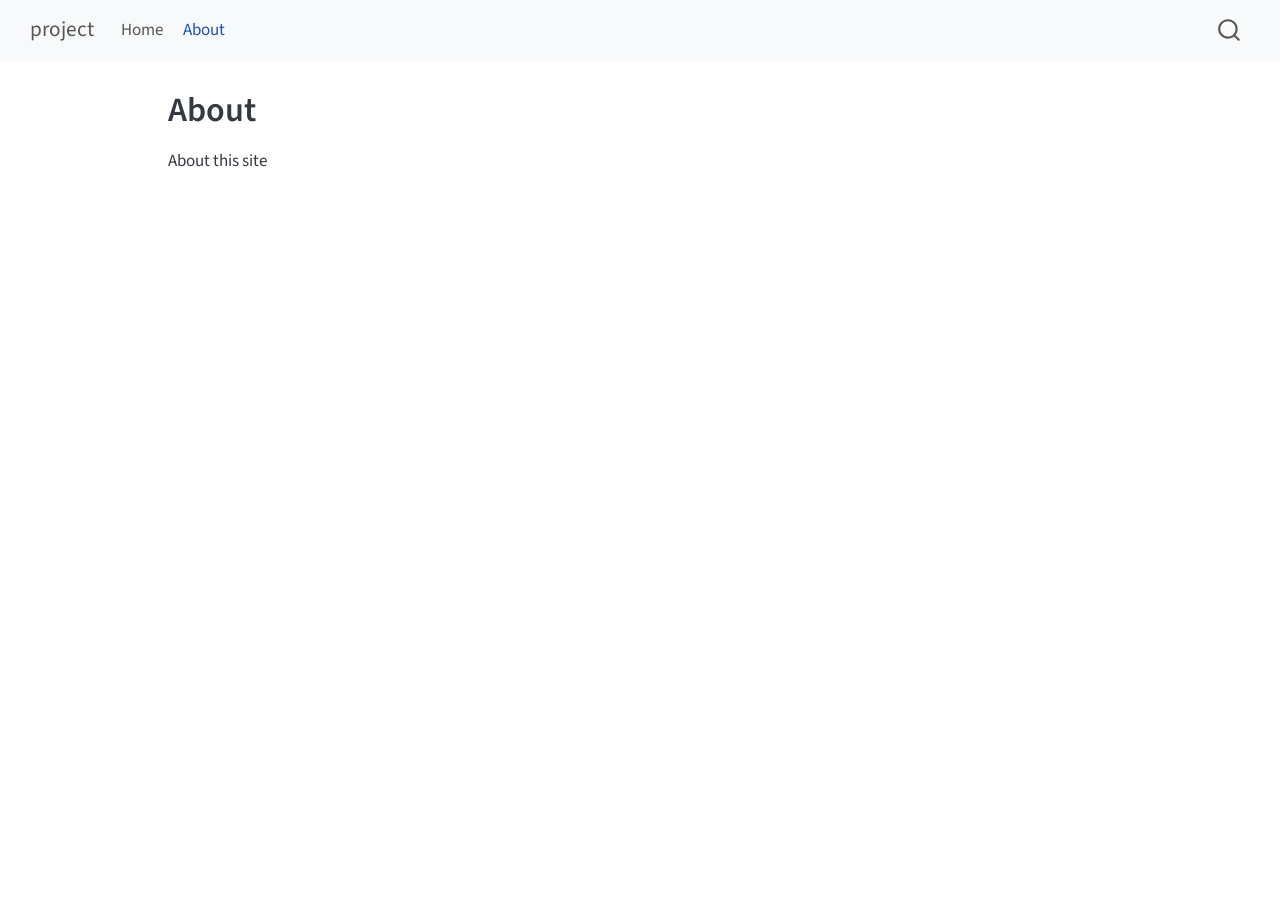
==== docs/about.html @ 0a2a4d00 "initial commit" ====
<!DOCTYPE html>
<html xmlns="http://www.w3.org/1999/xhtml" lang="en" xml:lang="en"><head>

<meta charset="utf-8">
<meta name="generator" content="quarto-1.8.27">

<meta name="viewport" content="width=device-width, initial-scale=1.0, user-scalable=yes">


<title>About – project</title>
<style>
code{white-space: pre-wrap;}
span.smallcaps{font-variant: small-caps;}
div.columns{display: flex; gap: min(4vw, 1.5em);}
div.column{flex: auto; overflow-x: auto;}
div.hanging-indent{margin-left: 1.5em; text-indent: -1.5em;}
ul.task-list{list-style: none;}
ul.task-list li input[type="checkbox"] {
  width: 0.8em;
  margin: 0 0.8em 0.2em -1em; /* quarto-specific, see https://github.com/quarto-dev/quarto-cli/issues/4556 */ 
  vertical-align: middle;
}
</style>


<script src="site_libs/quarto-nav/quarto-nav.js"></script>
<script src="site_libs/quarto-nav/headroom.min.js"></script>
<script src="site_libs/clipboard/clipboard.min.js"></script>
<script src="site_libs/quarto-search/autocomplete.umd.js"></script>
<script src="site_libs/quarto-search/fuse.min.js"></script>
<script src="site_libs/quarto-search/quarto-search.js"></script>
<meta name="quarto:offset" content="./">
<script src="site_libs/quarto-html/quarto.js" type="module"></script>
<script src="site_libs/quarto-html/tabsets/tabsets.js" type="module"></script>
<script src="site_libs/quarto-html/axe/axe-check.js" type="module"></script>
<script src="site_libs/quarto-html/popper.min.js"></script>
<script src="site_libs/quarto-html/tippy.umd.min.js"></script>
<script src="site_libs/quarto-html/anchor.min.js"></script>
<link href="site_libs/quarto-html/tippy.css" rel="stylesheet">
<link href="site_libs/quarto-html/quarto-syntax-highlighting-ed96de9b727972fe78a7b5d16c58bf87.css" rel="stylesheet" id="quarto-text-highlighting-styles">
<script src="site_libs/bootstrap/bootstrap.min.js"></script>
<link href="site_libs/bootstrap/bootstrap-icons.css" rel="stylesheet">
<link href="site_libs/bootstrap/bootstrap-c82218b12ac0f327fa8bd7d074ce2147.min.css" rel="stylesheet" append-hash="true" id="quarto-bootstrap" data-mode="light">
<script id="quarto-search-options" type="application/json">{
  "location": "navbar",
  "copy-button": false,
  "collapse-after": 3,
  "panel-placement": "end",
  "type": "overlay",
  "limit": 50,
  "keyboard-shortcut": [
    "f",
    "/",
    "s"
  ],
  "show-item-context": false,
  "language": {
    "search-no-results-text": "No results",
    "search-matching-documents-text": "matching documents",
    "search-copy-link-title": "Copy link to search",
    "search-hide-matches-text": "Hide additional matches",
    "search-more-match-text": "more match in this document",
    "search-more-matches-text": "more matches in this document",
    "search-clear-button-title": "Clear",
    "search-text-placeholder": "",
    "search-detached-cancel-button-title": "Cancel",
    "search-submit-button-title": "Submit",
    "search-label": "Search"
  }
}</script>


<link rel="stylesheet" href="styles.css">
</head>

<body class="nav-fixed quarto-light">

<div id="quarto-search-results"></div>
  <header id="quarto-header" class="headroom fixed-top">
    <nav class="navbar navbar-expand-lg " data-bs-theme="dark">
      <div class="navbar-container container-fluid">
      <div class="navbar-brand-container mx-auto">
    <a class="navbar-brand" href="./index.html">
    <span class="navbar-title">project</span>
    </a>
  </div>
            <div id="quarto-search" class="" title="Search"></div>
          <button class="navbar-toggler" type="button" data-bs-toggle="collapse" data-bs-target="#navbarCollapse" aria-controls="navbarCollapse" role="menu" aria-expanded="false" aria-label="Toggle navigation" onclick="if (window.quartoToggleHeadroom) { window.quartoToggleHeadroom(); }">
  <span class="navbar-toggler-icon"></span>
</button>
          <div class="collapse navbar-collapse" id="navbarCollapse">
            <ul class="navbar-nav navbar-nav-scroll me-auto">
  <li class="nav-item">
    <a class="nav-link" href="./index.html"> 
<span class="menu-text">Home</span></a>
  </li>  
  <li class="nav-item">
    <a class="nav-link active" href="./about.html" aria-current="page"> 
<span class="menu-text">About</span></a>
  </li>  
</ul>
          </div> <!-- /navcollapse -->
            <div class="quarto-navbar-tools">
</div>
      </div> <!-- /container-fluid -->
    </nav>
</header>
<!-- content -->
<div id="quarto-content" class="quarto-container page-columns page-rows-contents page-layout-article page-navbar">
<!-- sidebar -->
<!-- margin-sidebar -->
    <div id="quarto-margin-sidebar" class="sidebar margin-sidebar zindex-bottom">
        
    </div>
<!-- main -->
<main class="content" id="quarto-document-content">

<header id="title-block-header" class="quarto-title-block default">
<div class="quarto-title">
<h1 class="title">About</h1>
</div>



<div class="quarto-title-meta">

    
  
    
  </div>
  


</header>


<p>About this site</p>



</main> <!-- /main -->
<script id="quarto-html-after-body" type="application/javascript">
  window.document.addEventListener("DOMContentLoaded", function (event) {
    const icon = "";
    const anchorJS = new window.AnchorJS();
    anchorJS.options = {
      placement: 'right',
      icon: icon
    };
    anchorJS.add('.anchored');
    const isCodeAnnotation = (el) => {
      for (const clz of el.classList) {
        if (clz.startsWith('code-annotation-')) {                     
          return true;
        }
      }
      return false;
    }
    const onCopySuccess = function(e) {
      // button target
      const button = e.trigger;
      // don't keep focus
      button.blur();
      // flash "checked"
      button.classList.add('code-copy-button-checked');
      var currentTitle = button.getAttribute("title");
      button.setAttribute("title", "Copied!");
      let tooltip;
      if (window.bootstrap) {
        button.setAttribute("data-bs-toggle", "tooltip");
        button.setAttribute("data-bs-placement", "left");
        button.setAttribute("data-bs-title", "Copied!");
        tooltip = new bootstrap.Tooltip(button, 
          { trigger: "manual", 
            customClass: "code-copy-button-tooltip",
            offset: [0, -8]});
        tooltip.show();    
      }
      setTimeout(function() {
        if (tooltip) {
          tooltip.hide();
          button.removeAttribute("data-bs-title");
          button.removeAttribute("data-bs-toggle");
          button.removeAttribute("data-bs-placement");
        }
        button.setAttribute("title", currentTitle);
        button.classList.remove('code-copy-button-checked');
      }, 1000);
      // clear code selection
      e.clearSelection();
    }
    const getTextToCopy = function(trigger) {
      const outerScaffold = trigger.parentElement.cloneNode(true);
      const codeEl = outerScaffold.querySelector('code');
      for (const childEl of codeEl.children) {
        if (isCodeAnnotation(childEl)) {
          childEl.remove();
        }
      }
      return codeEl.innerText;
    }
    const clipboard = new window.ClipboardJS('.code-copy-button:not([data-in-quarto-modal])', {
      text: getTextToCopy
    });
    clipboard.on('success', onCopySuccess);
    if (window.document.getElementById('quarto-embedded-source-code-modal')) {
      const clipboardModal = new window.ClipboardJS('.code-copy-button[data-in-quarto-modal]', {
        text: getTextToCopy,
        container: window.document.getElementById('quarto-embedded-source-code-modal')
      });
      clipboardModal.on('success', onCopySuccess);
    }
      var localhostRegex = new RegExp(/^(?:http|https):\/\/localhost\:?[0-9]*\//);
      var mailtoRegex = new RegExp(/^mailto:/);
        var filterRegex = new RegExp('/' + window.location.host + '/');
      var isInternal = (href) => {
          return filterRegex.test(href) || localhostRegex.test(href) || mailtoRegex.test(href);
      }
      // Inspect non-navigation links and adorn them if external
     var links = window.document.querySelectorAll('a[href]:not(.nav-link):not(.navbar-brand):not(.toc-action):not(.sidebar-link):not(.sidebar-item-toggle):not(.pagination-link):not(.no-external):not([aria-hidden]):not(.dropdown-item):not(.quarto-navigation-tool):not(.about-link)');
      for (var i=0; i<links.length; i++) {
        const link = links[i];
        if (!isInternal(link.href)) {
          // undo the damage that might have been done by quarto-nav.js in the case of
          // links that we want to consider external
          if (link.dataset.originalHref !== undefined) {
            link.href = link.dataset.originalHref;
          }
        }
      }
    function tippyHover(el, contentFn, onTriggerFn, onUntriggerFn) {
      const config = {
        allowHTML: true,
        maxWidth: 500,
        delay: 100,
        arrow: false,
        appendTo: function(el) {
            return el.parentElement;
        },
        interactive: true,
        interactiveBorder: 10,
        theme: 'quarto',
        placement: 'bottom-start',
      };
      if (contentFn) {
        config.content = contentFn;
      }
      if (onTriggerFn) {
        config.onTrigger = onTriggerFn;
      }
      if (onUntriggerFn) {
        config.onUntrigger = onUntriggerFn;
      }
      window.tippy(el, config); 
    }
    const noterefs = window.document.querySelectorAll('a[role="doc-noteref"]');
    for (var i=0; i<noterefs.length; i++) {
      const ref = noterefs[i];
      tippyHover(ref, function() {
        // use id or data attribute instead here
        let href = ref.getAttribute('data-footnote-href') || ref.getAttribute('href');
        try { href = new URL(href).hash; } catch {}
        const id = href.replace(/^#\/?/, "");
        const note = window.document.getElementById(id);
        if (note) {
          return note.innerHTML;
        } else {
          return "";
        }
      });
    }
    const xrefs = window.document.querySelectorAll('a.quarto-xref');
    const processXRef = (id, note) => {
      // Strip column container classes
      const stripColumnClz = (el) => {
        el.classList.remove("page-full", "page-columns");
        if (el.children) {
          for (const child of el.children) {
            stripColumnClz(child);
          }
        }
      }
      stripColumnClz(note)
      if (id === null || id.startsWith('sec-')) {
        // Special case sections, only their first couple elements
        const container = document.createElement("div");
        if (note.children && note.children.length > 2) {
          container.appendChild(note.children[0].cloneNode(true));
          for (let i = 1; i < note.children.length; i++) {
            const child = note.children[i];
            if (child.tagName === "P" && child.innerText === "") {
              continue;
            } else {
              container.appendChild(child.cloneNode(true));
              break;
            }
          }
          if (window.Quarto?.typesetMath) {
            window.Quarto.typesetMath(container);
          }
          return container.innerHTML
        } else {
          if (window.Quarto?.typesetMath) {
            window.Quarto.typesetMath(note);
          }
          return note.innerHTML;
        }
      } else {
        // Remove any anchor links if they are present
        const anchorLink = note.querySelector('a.anchorjs-link');
        if (anchorLink) {
          anchorLink.remove();
        }
        if (window.Quarto?.typesetMath) {
          window.Quarto.typesetMath(note);
        }
        if (note.classList.contains("callout")) {
          return note.outerHTML;
        } else {
          return note.innerHTML;
        }
      }
    }
    for (var i=0; i<xrefs.length; i++) {
      const xref = xrefs[i];
      tippyHover(xref, undefined, function(instance) {
        instance.disable();
        let url = xref.getAttribute('href');
        let hash = undefined; 
        if (url.startsWith('#')) {
          hash = url;
        } else {
          try { hash = new URL(url).hash; } catch {}
        }
        if (hash) {
          const id = hash.replace(/^#\/?/, "");
          const note = window.document.getElementById(id);
          if (note !== null) {
            try {
              const html = processXRef(id, note.cloneNode(true));
              instance.setContent(html);
            } finally {
              instance.enable();
              instance.show();
            }
          } else {
            // See if we can fetch this
            fetch(url.split('#')[0])
            .then(res => res.text())
            .then(html => {
              const parser = new DOMParser();
              const htmlDoc = parser.parseFromString(html, "text/html");
              const note = htmlDoc.getElementById(id);
              if (note !== null) {
                const html = processXRef(id, note);
                instance.setContent(html);
              } 
            }).finally(() => {
              instance.enable();
              instance.show();
            });
          }
        } else {
          // See if we can fetch a full url (with no hash to target)
          // This is a special case and we should probably do some content thinning / targeting
          fetch(url)
          .then(res => res.text())
          .then(html => {
            const parser = new DOMParser();
            const htmlDoc = parser.parseFromString(html, "text/html");
            const note = htmlDoc.querySelector('main.content');
            if (note !== null) {
              // This should only happen for chapter cross references
              // (since there is no id in the URL)
              // remove the first header
              if (note.children.length > 0 && note.children[0].tagName === "HEADER") {
                note.children[0].remove();
              }
              const html = processXRef(null, note);
              instance.setContent(html);
            } 
          }).finally(() => {
            instance.enable();
            instance.show();
          });
        }
      }, function(instance) {
      });
    }
        let selectedAnnoteEl;
        const selectorForAnnotation = ( cell, annotation) => {
          let cellAttr = 'data-code-cell="' + cell + '"';
          let lineAttr = 'data-code-annotation="' +  annotation + '"';
          const selector = 'span[' + cellAttr + '][' + lineAttr + ']';
          return selector;
        }
        const selectCodeLines = (annoteEl) => {
          const doc = window.document;
          const targetCell = annoteEl.getAttribute("data-target-cell");
          const targetAnnotation = annoteEl.getAttribute("data-target-annotation");
          const annoteSpan = window.document.querySelector(selectorForAnnotation(targetCell, targetAnnotation));
          const lines = annoteSpan.getAttribute("data-code-lines").split(",");
          const lineIds = lines.map((line) => {
            return targetCell + "-" + line;
          })
          let top = null;
          let height = null;
          let parent = null;
          if (lineIds.length > 0) {
              //compute the position of the single el (top and bottom and make a div)
              const el = window.document.getElementById(lineIds[0]);
              top = el.offsetTop;
              height = el.offsetHeight;
              parent = el.parentElement.parentElement;
            if (lineIds.length > 1) {
              const lastEl = window.document.getElementById(lineIds[lineIds.length - 1]);
              const bottom = lastEl.offsetTop + lastEl.offsetHeight;
              height = bottom - top;
            }
            if (top !== null && height !== null && parent !== null) {
              // cook up a div (if necessary) and position it 
              let div = window.document.getElementById("code-annotation-line-highlight");
              if (div === null) {
                div = window.document.createElement("div");
                div.setAttribute("id", "code-annotation-line-highlight");
                div.style.position = 'absolute';
                parent.appendChild(div);
              }
              div.style.top = top - 2 + "px";
              div.style.height = height + 4 + "px";
              div.style.left = 0;
              let gutterDiv = window.document.getElementById("code-annotation-line-highlight-gutter");
              if (gutterDiv === null) {
                gutterDiv = window.document.createElement("div");
                gutterDiv.setAttribute("id", "code-annotation-line-highlight-gutter");
                gutterDiv.style.position = 'absolute';
                const codeCell = window.document.getElementById(targetCell);
                const gutter = codeCell.querySelector('.code-annotation-gutter');
                gutter.appendChild(gutterDiv);
              }
              gutterDiv.style.top = top - 2 + "px";
              gutterDiv.style.height = height + 4 + "px";
            }
            selectedAnnoteEl = annoteEl;
          }
        };
        const unselectCodeLines = () => {
          const elementsIds = ["code-annotation-line-highlight", "code-annotation-line-highlight-gutter"];
          elementsIds.forEach((elId) => {
            const div = window.document.getElementById(elId);
            if (div) {
              div.remove();
            }
          });
          selectedAnnoteEl = undefined;
        };
          // Handle positioning of the toggle
      window.addEventListener(
        "resize",
        throttle(() => {
          elRect = undefined;
          if (selectedAnnoteEl) {
            selectCodeLines(selectedAnnoteEl);
          }
        }, 10)
      );
      function throttle(fn, ms) {
      let throttle = false;
      let timer;
        return (...args) => {
          if(!throttle) { // first call gets through
              fn.apply(this, args);
              throttle = true;
          } else { // all the others get throttled
              if(timer) clearTimeout(timer); // cancel #2
              timer = setTimeout(() => {
                fn.apply(this, args);
                timer = throttle = false;
              }, ms);
          }
        };
      }
        // Attach click handler to the DT
        const annoteDls = window.document.querySelectorAll('dt[data-target-cell]');
        for (const annoteDlNode of annoteDls) {
          annoteDlNode.addEventListener('click', (event) => {
            const clickedEl = event.target;
            if (clickedEl !== selectedAnnoteEl) {
              unselectCodeLines();
              const activeEl = window.document.querySelector('dt[data-target-cell].code-annotation-active');
              if (activeEl) {
                activeEl.classList.remove('code-annotation-active');
              }
              selectCodeLines(clickedEl);
              clickedEl.classList.add('code-annotation-active');
            } else {
              // Unselect the line
              unselectCodeLines();
              clickedEl.classList.remove('code-annotation-active');
            }
          });
        }
    const findCites = (el) => {
      const parentEl = el.parentElement;
      if (parentEl) {
        const cites = parentEl.dataset.cites;
        if (cites) {
          return {
            el,
            cites: cites.split(' ')
          };
        } else {
          return findCites(el.parentElement)
        }
      } else {
        return undefined;
      }
    };
    var bibliorefs = window.document.querySelectorAll('a[role="doc-biblioref"]');
    for (var i=0; i<bibliorefs.length; i++) {
      const ref = bibliorefs[i];
      const citeInfo = findCites(ref);
      if (citeInfo) {
        tippyHover(citeInfo.el, function() {
          var popup = window.document.createElement('div');
          citeInfo.cites.forEach(function(cite) {
            var citeDiv = window.document.createElement('div');
            citeDiv.classList.add('hanging-indent');
            citeDiv.classList.add('csl-entry');
            var biblioDiv = window.document.getElementById('ref-' + cite);
            if (biblioDiv) {
              citeDiv.innerHTML = biblioDiv.innerHTML;
            }
            popup.appendChild(citeDiv);
          });
          return popup.innerHTML;
        });
      }
    }
  });
  </script>
</div> <!-- /content -->




</body></html>
---- docs/site_libs/quarto-html/tippy.css ----
.tippy-box[data-animation=fade][data-state=hidden]{opacity:0}[data-tippy-root]{max-width:calc(100vw - 10px)}.tippy-box{position:relative;background-color:#333;color:#fff;border-radius:4px;font-size:14px;line-height:1.4;white-space:normal;outline:0;transition-property:transform,visibility,opacity}.tippy-box[data-placement^=top]>.tippy-arrow{bottom:0}.tippy-box[data-placement^=top]>.tippy-arrow:before{bottom:-7px;left:0;border-width:8px 8px 0;border-top-color:initial;transform-origin:center top}.tippy-box[data-placement^=bottom]>.tippy-arrow{top:0}.tippy-box[data-placement^=bottom]>.tippy-arrow:before{top:-7px;left:0;border-width:0 8px 8px;border-bottom-color:initial;transform-origin:center bottom}.tippy-box[data-placement^=left]>.tippy-arrow{right:0}.tippy-box[data-placement^=left]>.tippy-arrow:before{border-width:8px 0 8px 8px;border-left-color:initial;right:-7px;transform-origin:center left}.tippy-box[data-placement^=right]>.tippy-arrow{left:0}.tippy-box[data-placement^=right]>.tippy-arrow:before{left:-7px;border-width:8px 8px 8px 0;border-right-color:initial;transform-origin:center right}.tippy-box[data-inertia][data-state=visible]{transition-timing-function:cubic-bezier(.54,1.5,.38,1.11)}.tippy-arrow{width:16px;height:16px;color:#333}.tippy-arrow:before{content:"";position:absolute;border-color:transparent;border-style:solid}.tippy-content{position:relative;padding:5px 9px;z-index:1}
---- docs/site_libs/quarto-html/quarto-syntax-highlighting-ed96de9b727972fe78a7b5d16c58bf87.css ----
/* quarto syntax highlight colors */
:root {
  --quarto-hl-ot-color: #003B4F;
  --quarto-hl-at-color: #657422;
  --quarto-hl-ss-color: #20794D;
  --quarto-hl-an-color: #5E5E5E;
  --quarto-hl-fu-color: #4758AB;
  --quarto-hl-st-color: #20794D;
  --quarto-hl-cf-color: #003B4F;
  --quarto-hl-op-color: #5E5E5E;
  --quarto-hl-er-color: #AD0000;
  --quarto-hl-bn-color: #AD0000;
  --quarto-hl-al-color: #AD0000;
  --quarto-hl-va-color: #111111;
  --quarto-hl-bu-color: inherit;
  --quarto-hl-ex-color: inherit;
  --quarto-hl-pp-color: #AD0000;
  --quarto-hl-in-color: #5E5E5E;
  --quarto-hl-vs-color: #20794D;
  --quarto-hl-wa-color: #5E5E5E;
  --quarto-hl-do-color: #5E5E5E;
  --quarto-hl-im-color: #00769E;
  --quarto-hl-ch-color: #20794D;
  --quarto-hl-dt-color: #AD0000;
  --quarto-hl-fl-color: #AD0000;
  --quarto-hl-co-color: #5E5E5E;
  --quarto-hl-cv-color: #5E5E5E;
  --quarto-hl-cn-color: #8f5902;
  --quarto-hl-sc-color: #5E5E5E;
  --quarto-hl-dv-color: #AD0000;
  --quarto-hl-kw-color: #003B4F;
}

/* other quarto variables */
:root {
  --quarto-font-monospace: SFMono-Regular, Menlo, Monaco, Consolas, "Liberation Mono", "Courier New", monospace;
}

/* syntax highlight based on Pandoc's rules */
pre > code.sourceCode > span {
  color: #003B4F;
}

code.sourceCode > span {
  color: #003B4F;
}

div.sourceCode,
div.sourceCode pre.sourceCode {
  color: #003B4F;
}

/* Normal */
code span {
  color: #003B4F;
}

/* Alert */
code span.al {
  color: #AD0000;
  font-style: inherit;
}

/* Annotation */
code span.an {
  color: #5E5E5E;
  font-style: inherit;
}

/* Attribute */
code span.at {
  color: #657422;
  font-style: inherit;
}

/* BaseN */
code span.bn {
  color: #AD0000;
  font-style: inherit;
}

/* BuiltIn */
code span.bu {
  font-style: inherit;
}

/* ControlFlow */
code span.cf {
  color: #003B4F;
  font-weight: bold;
  font-style: inherit;
}

/* Char */
code span.ch {
  color: #20794D;
  font-style: inherit;
}

/* Constant */
code span.cn {
  color: #8f5902;
  font-style: inherit;
}

/* Comment */
code span.co {
  color: #5E5E5E;
  font-style: inherit;
}

/* CommentVar */
code span.cv {
  color: #5E5E5E;
  font-style: italic;
}

/* Documentation */
code span.do {
  color: #5E5E5E;
  font-style: italic;
}

/* DataType */
code span.dt {
  color: #AD0000;
  font-style: inherit;
}

/* DecVal */
code span.dv {
  color: #AD0000;
  font-style: inherit;
}

/* Error */
code span.er {
  color: #AD0000;
  font-style: inherit;
}

/* Extension */
code span.ex {
  font-style: inherit;
}

/* Float */
code span.fl {
  color: #AD0000;
  font-style: inherit;
}

/* Function */
code span.fu {
  color: #4758AB;
  font-style: inherit;
}

/* Import */
code span.im {
  color: #00769E;
  font-style: inherit;
}

/* Information */
code span.in {
  color: #5E5E5E;
  font-style: inherit;
}

/* Keyword */
code span.kw {
  color: #003B4F;
  font-weight: bold;
  font-style: inherit;
}

/* Operator */
code span.op {
  color: #5E5E5E;
  font-style: inherit;
}

/* Other */
code span.ot {
  color: #003B4F;
  font-style: inherit;
}

/* Preprocessor */
code span.pp {
  color: #AD0000;
  font-style: inherit;
}

/* SpecialChar */
code span.sc {
  color: #5E5E5E;
  font-style: inherit;
}

/* SpecialString */
code span.ss {
  color: #20794D;
  font-style: inherit;
}

/* String */
code span.st {
  color: #20794D;
  font-style: inherit;
}

/* Variable */
code span.va {
  color: #111111;
  font-style: inherit;
}

/* VerbatimString */
code span.vs {
  color: #20794D;
  font-style: inherit;
}

/* Warning */
code span.wa {
  color: #5E5E5E;
  font-style: italic;
}

.prevent-inlining {
  content: "</";
}

/*# sourceMappingURL=0920dd6d7437995b8cdf7429764427b1.css.map */
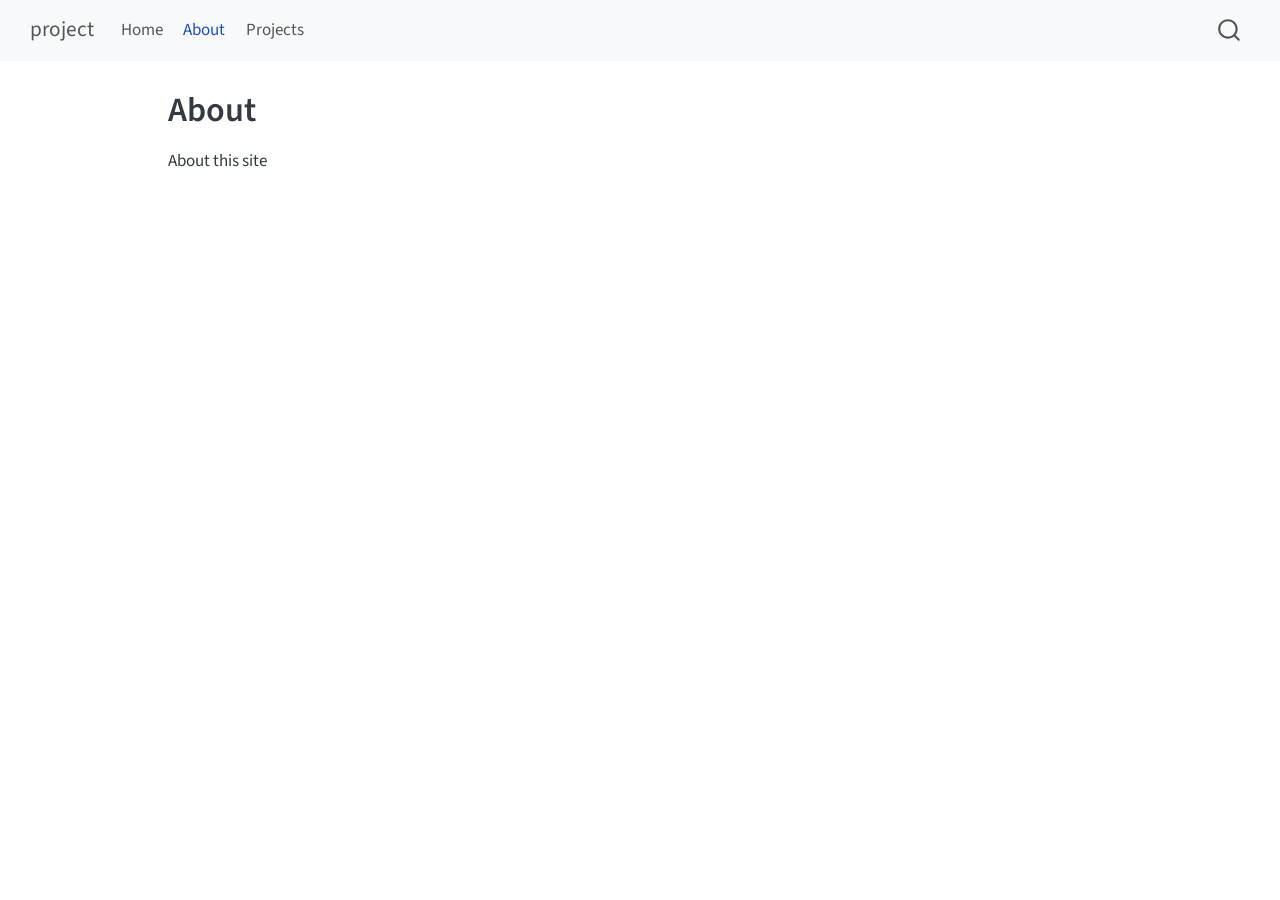
==== commit b7d2f532: "added text analysis and added project tab and added links to home page" ====
--- a/docs/about.html
+++ b/docs/about.html
@@ -98,6 +98,10 @@
     <a class="nav-link active" href="./about.html" aria-current="page"> 
 <span class="menu-text">About</span></a>
   </li>  
+  <li class="nav-item">
+    <a class="nav-link" href="./projects.html"> 
+<span class="menu-text">Projects</span></a>
+  </li>  
 </ul>
           </div> <!-- /navcollapse -->
             <div class="quarto-navbar-tools">
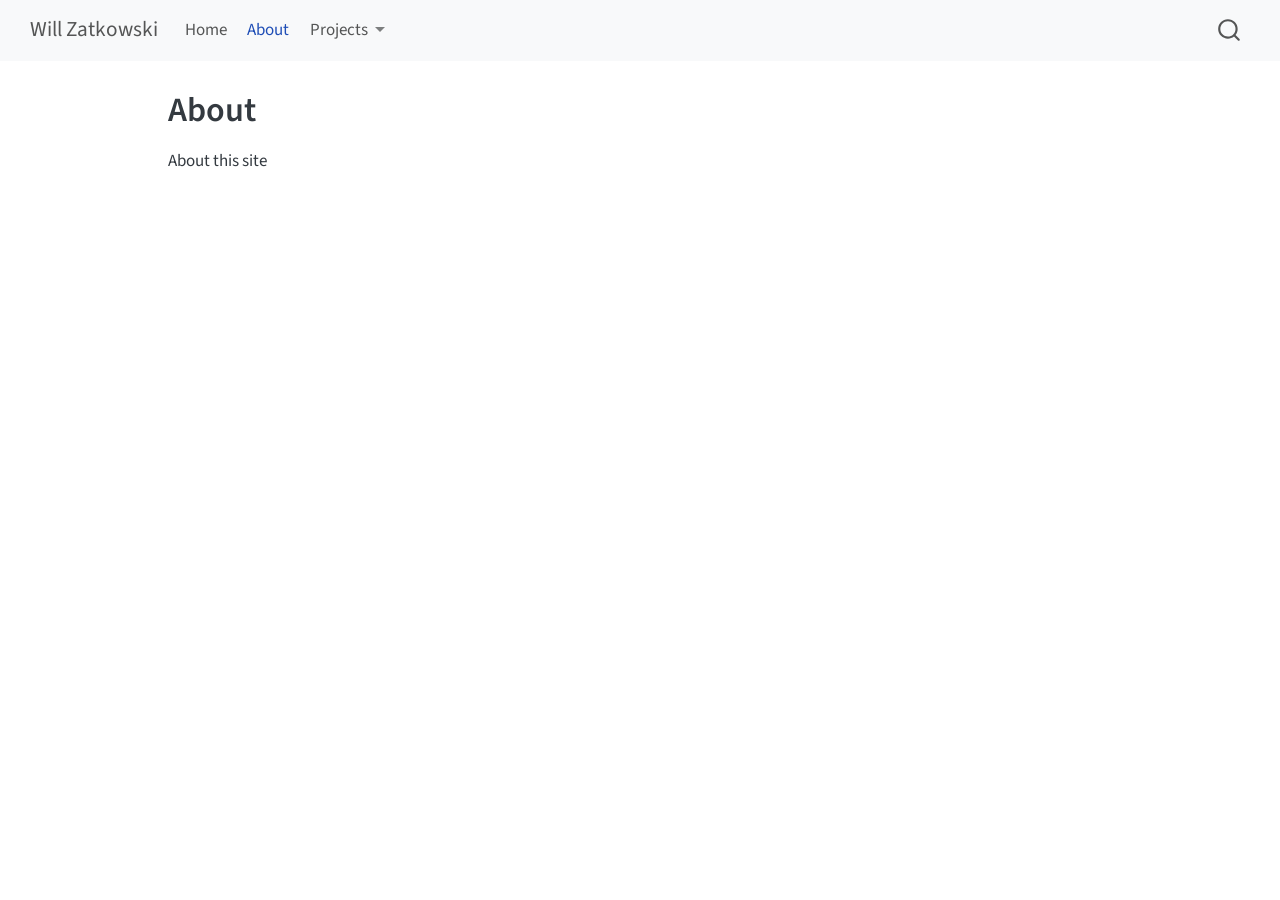
==== commit b29db426: "added links and r package" ====
--- a/docs/about.html
+++ b/docs/about.html
@@ -7,7 +7,7 @@
 <meta name="viewport" content="width=device-width, initial-scale=1.0, user-scalable=yes">
 
 
-<title>About – project</title>
+<title>About – Will Zatkowski</title>
 <style>
 code{white-space: pre-wrap;}
 span.smallcaps{font-variant: small-caps;}
@@ -81,7 +81,7 @@
       <div class="navbar-container container-fluid">
       <div class="navbar-brand-container mx-auto">
     <a class="navbar-brand" href="./index.html">
-    <span class="navbar-title">project</span>
+    <span class="navbar-title">Will Zatkowski</span>
     </a>
   </div>
             <div id="quarto-search" class="" title="Search"></div>
@@ -98,10 +98,25 @@
     <a class="nav-link active" href="./about.html" aria-current="page"> 
 <span class="menu-text">About</span></a>
   </li>  
-  <li class="nav-item">
-    <a class="nav-link" href="./projects.html"> 
-<span class="menu-text">Projects</span></a>
+  <li class="nav-item dropdown ">
+    <a class="nav-link dropdown-toggle" href="#" id="nav-menu-projects" role="link" data-bs-toggle="dropdown" aria-expanded="false">
+ <span class="menu-text">Projects</span>
+    </a>
+    <ul class="dropdown-menu" aria-labelledby="nav-menu-projects">    
+        <li>
+    <a class="dropdown-item" href="./sql_project.html">
+ <span class="dropdown-text">SQL Project</span></a>
   </li>  
+        <li>
+    <a class="dropdown-item" href="./text_analysis_project.html">
+ <span class="dropdown-text">Text-Analysis Project</span></a>
+  </li>  
+        <li>
+    <a class="dropdown-item" href="./r_package.html">
+ <span class="dropdown-text">R Package</span></a>
+  </li>  
+    </ul>
+  </li>
 </ul>
           </div> <!-- /navcollapse -->
             <div class="quarto-navbar-tools">
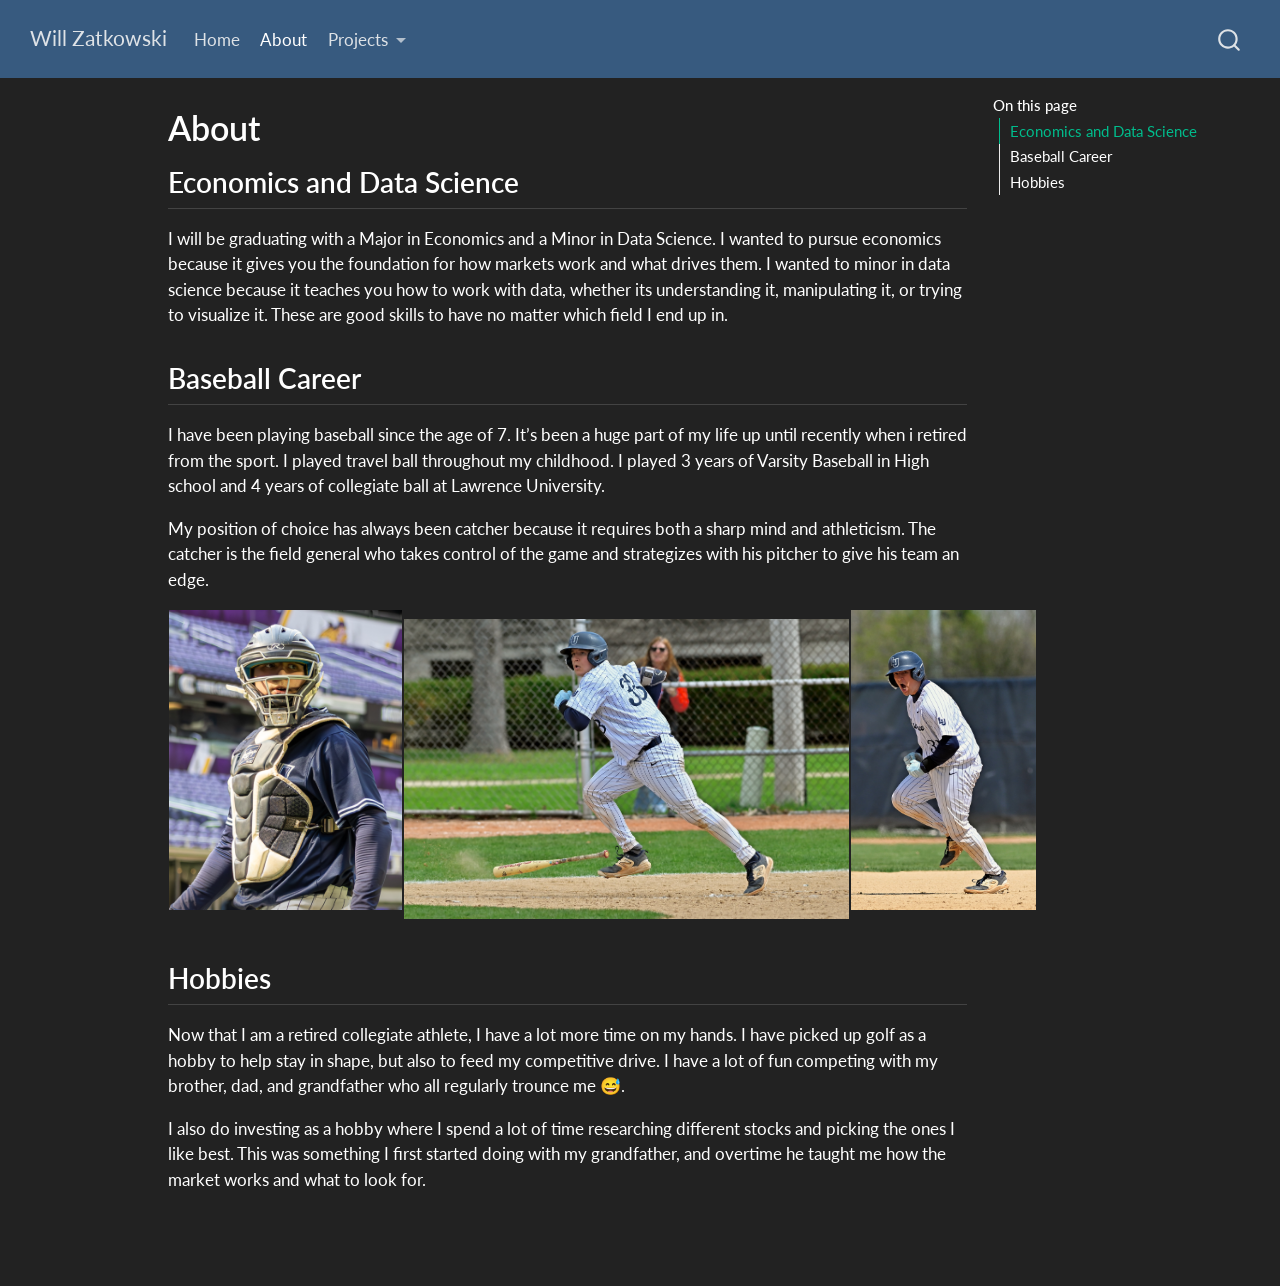
==== commit 69672121: "added about me and index pages" ====
--- a/docs/about.html
+++ b/docs/about.html
@@ -37,10 +37,10 @@
 <script src="site_libs/quarto-html/tippy.umd.min.js"></script>
 <script src="site_libs/quarto-html/anchor.min.js"></script>
 <link href="site_libs/quarto-html/tippy.css" rel="stylesheet">
-<link href="site_libs/quarto-html/quarto-syntax-highlighting-ed96de9b727972fe78a7b5d16c58bf87.css" rel="stylesheet" id="quarto-text-highlighting-styles">
+<link href="site_libs/quarto-html/quarto-syntax-highlighting-dark-4d9afe2b8d18ee9fa5d0d57b5ed4214d.css" rel="stylesheet" id="quarto-text-highlighting-styles">
 <script src="site_libs/bootstrap/bootstrap.min.js"></script>
 <link href="site_libs/bootstrap/bootstrap-icons.css" rel="stylesheet">
-<link href="site_libs/bootstrap/bootstrap-c82218b12ac0f327fa8bd7d074ce2147.min.css" rel="stylesheet" append-hash="true" id="quarto-bootstrap" data-mode="light">
+<link href="site_libs/bootstrap/bootstrap-eabbb2bc761cdb3ae61a27d0045cb060.min.css" rel="stylesheet" append-hash="true" id="quarto-bootstrap" data-mode="dark">
 <script id="quarto-search-options" type="application/json">{
   "location": "navbar",
   "copy-button": false,
@@ -115,6 +115,14 @@
     <a class="dropdown-item" href="./r_package.html">
  <span class="dropdown-text">R Package</span></a>
   </li>  
+        <li>
+    <a class="dropdown-item" href="./poster_project.html">
+ <span class="dropdown-text">Poster Project</span></a>
+  </li>  
+        <li>
+    <a class="dropdown-item" href="./shinyapp_project.html">
+ <span class="dropdown-text">Shiny App Project</span></a>
+  </li>  
     </ul>
   </li>
 </ul>
@@ -128,8 +136,16 @@
 <div id="quarto-content" class="quarto-container page-columns page-rows-contents page-layout-article page-navbar">
 <!-- sidebar -->
 <!-- margin-sidebar -->
-    <div id="quarto-margin-sidebar" class="sidebar margin-sidebar zindex-bottom">
-        
+    <div id="quarto-margin-sidebar" class="sidebar margin-sidebar">
+        <nav id="TOC" role="doc-toc" class="toc-active">
+    <h2 id="toc-title">On this page</h2>
+   
+  <ul>
+  <li><a href="#economics-and-data-science" id="toc-economics-and-data-science" class="nav-link active" data-scroll-target="#economics-and-data-science">Economics and Data Science</a></li>
+  <li><a href="#baseball-career" id="toc-baseball-career" class="nav-link" data-scroll-target="#baseball-career">Baseball Career</a></li>
+  <li><a href="#hobbies" id="toc-hobbies" class="nav-link" data-scroll-target="#hobbies">Hobbies</a></li>
+  </ul>
+</nav>
     </div>
 <!-- main -->
 <main class="content" id="quarto-document-content">
@@ -153,9 +169,35 @@
 </header>
 
 
-<p>About this site</p>
-
-
+<section id="economics-and-data-science" class="level2">
+<h2 class="anchored" data-anchor-id="economics-and-data-science">Economics and Data Science</h2>
+<p>I will be graduating with a Major in Economics and a Minor in Data Science. I wanted to pursue economics because it gives you the foundation for how markets work and what drives them. I wanted to minor in data science because it teaches you how to work with data, whether its understanding it, manipulating it, or trying to visualize it. These are good skills to have no matter which field I end up in.</p>
+</section>
+<section id="baseball-career" class="level2">
+<h2 class="anchored" data-anchor-id="baseball-career">Baseball Career</h2>
+<p>I have been playing baseball since the age of 7. It’s been a huge part of my life up until recently when i retired from the sport. I played travel ball throughout my childhood. I played 3 years of Varsity Baseball in High school and 4 years of collegiate ball at Lawrence University.</p>
+<p>My position of choice has always been catcher because it requires both a sharp mind and athleticism. The catcher is the field general who takes control of the game and strategizes with his pitcher to give his team an edge.</p>
+<table>
+<tbody><tr>
+<td width="50%">
+<p><img src="catcher.png" height="300"></p>
+</td>
+<td width="50%">
+<img src="running_project.png" height="300">
+</td>
+<td width="50%">
+<p><img src="hr_photo_website_project.png" height="300"></p>
+</td>
+</tr>
+</tbody></table>
+</section>
+<section id="hobbies" class="level2">
+<h2 class="anchored" data-anchor-id="hobbies">Hobbies</h2>
+<p>Now that I am a retired collegiate athlete, I have a lot more time on my hands. I have picked up golf as a hobby to help stay in shape, but also to feed my competitive drive. I have a lot of fun competing with my brother, dad, and grandfather who all regularly trounce me 😅.</p>
+<p>I also do investing as a hobby where I spend a lot of time researching different stocks and picking the ones I like best. This was something I first started doing with my grandfather, and overtime he taught me how the market works and what to look for.</p>
+
+
+</section>
 
 </main> <!-- /main -->
 <script id="quarto-html-after-body" type="application/javascript">
--- a/docs/site_libs/quarto-html/quarto-syntax-highlighting-dark-4d9afe2b8d18ee9fa5d0d57b5ed4214d.css
+++ b/docs/site_libs/quarto-html/quarto-syntax-highlighting-dark-4d9afe2b8d18ee9fa5d0d57b5ed4214d.css
@@ -0,0 +1,219 @@
+/* quarto syntax highlight colors */
+:root {
+  --quarto-hl-al-color: #f07178;
+  --quarto-hl-an-color: #d4d0ab;
+  --quarto-hl-at-color: #00e0e0;
+  --quarto-hl-bn-color: #d4d0ab;
+  --quarto-hl-bu-color: #abe338;
+  --quarto-hl-ch-color: #abe338;
+  --quarto-hl-co-color: #f8f8f2;
+  --quarto-hl-cv-color: #ffd700;
+  --quarto-hl-cn-color: #ffd700;
+  --quarto-hl-cf-color: #ffa07a;
+  --quarto-hl-dt-color: #ffa07a;
+  --quarto-hl-dv-color: #d4d0ab;
+  --quarto-hl-do-color: #f8f8f2;
+  --quarto-hl-er-color: #f07178;
+  --quarto-hl-ex-color: #00e0e0;
+  --quarto-hl-fl-color: #d4d0ab;
+  --quarto-hl-fu-color: #ffa07a;
+  --quarto-hl-im-color: #abe338;
+  --quarto-hl-in-color: #d4d0ab;
+  --quarto-hl-kw-color: #ffa07a;
+  --quarto-hl-op-color: #ffa07a;
+  --quarto-hl-ot-color: #00e0e0;
+  --quarto-hl-pp-color: #dcc6e0;
+  --quarto-hl-re-color: #00e0e0;
+  --quarto-hl-sc-color: #abe338;
+  --quarto-hl-ss-color: #abe338;
+  --quarto-hl-st-color: #abe338;
+  --quarto-hl-va-color: #00e0e0;
+  --quarto-hl-vs-color: #abe338;
+  --quarto-hl-wa-color: #dcc6e0;
+}
+
+/* other quarto variables */
+:root {
+  --quarto-font-monospace: SFMono-Regular, Menlo, Monaco, Consolas, "Liberation Mono", "Courier New", monospace;
+}
+
+/* syntax highlight based on Pandoc's rules */
+pre > code.sourceCode > span {
+  color: #f8f8f2;
+}
+
+code.sourceCode > span {
+  color: #f8f8f2;
+}
+
+div.sourceCode,
+div.sourceCode pre.sourceCode {
+  color: #f8f8f2;
+}
+
+/* Normal */
+code span {
+  color: #f8f8f2;
+}
+
+/* Alert */
+code span.al {
+  color: #f07178;
+}
+
+/* Annotation */
+code span.an {
+  color: #d4d0ab;
+}
+
+/* Attribute */
+code span.at {
+  color: #00e0e0;
+}
+
+/* BaseN */
+code span.bn {
+  color: #d4d0ab;
+}
+
+/* BuiltIn */
+code span.bu {
+  color: #abe338;
+}
+
+/* ControlFlow */
+code span.cf {
+  font-weight: bold;
+  color: #ffa07a;
+}
+
+/* Char */
+code span.ch {
+  color: #abe338;
+}
+
+/* Constant */
+code span.cn {
+  color: #ffd700;
+}
+
+/* Comment */
+code span.co {
+  font-style: italic;
+  color: #f8f8f2;
+}
+
+/* CommentVar */
+code span.cv {
+  color: #ffd700;
+}
+
+/* Documentation */
+code span.do {
+  color: #f8f8f2;
+}
+
+/* DataType */
+code span.dt {
+  color: #ffa07a;
+}
+
+/* DecVal */
+code span.dv {
+  color: #d4d0ab;
+}
+
+/* Error */
+code span.er {
+  color: #f07178;
+  text-decoration: underline;
+}
+
+/* Extension */
+code span.ex {
+  font-weight: bold;
+  color: #00e0e0;
+}
+
+/* Float */
+code span.fl {
+  color: #d4d0ab;
+}
+
+/* Function */
+code span.fu {
+  color: #ffa07a;
+}
+
+/* Import */
+code span.im {
+  color: #abe338;
+}
+
+/* Information */
+code span.in {
+  color: #d4d0ab;
+}
+
+/* Keyword */
+code span.kw {
+  font-weight: bold;
+  color: #ffa07a;
+}
+
+/* Operator */
+code span.op {
+  color: #ffa07a;
+}
+
+/* Other */
+code span.ot {
+  color: #00e0e0;
+}
+
+/* Preprocessor */
+code span.pp {
+  color: #dcc6e0;
+}
+
+/* RegionMarker */
+code span.re {
+  background-color: #f8f8f2;
+  color: #00e0e0;
+}
+
+/* SpecialChar */
+code span.sc {
+  color: #abe338;
+}
+
+/* SpecialString */
+code span.ss {
+  color: #abe338;
+}
+
+/* String */
+code span.st {
+  color: #abe338;
+}
+
+/* Variable */
+code span.va {
+  color: #00e0e0;
+}
+
+/* VerbatimString */
+code span.vs {
+  color: #abe338;
+}
+
+/* Warning */
+code span.wa {
+  color: #dcc6e0;
+}
+
+.prevent-inlining {
+  content: "</";
+}
+
+/*# sourceMappingURL=86edf53ecdff796acf02dbceed379426.css.map */
--- a/docs/styles.css
+++ b/docs/styles.css
@@ -0,0 +1,27 @@
+/* css styles */
+
+/* LinkedIn button */
+.about-link[href*="linkedin.com"] {
+  background-color: #0A66C2;
+  color: white;
+  padding: 12px 18px;
+  border-radius: 999px;
+  font-size: 1.2rem;
+}
+
+/* GitHub button */
+.about-link[href*="github.com"] {
+  background-color: #333333;
+  color: white;
+  padding: 12px 18px;
+  border-radius: 999px;
+  font-size: 1.2rem;
+}
+
+.about-link[href*="linkedin.com"]:hover {
+  background-color: #084b8a;
+}
+
+.about-link[href*="github.com"]:hover {
+  background-color: #111111;
+}
